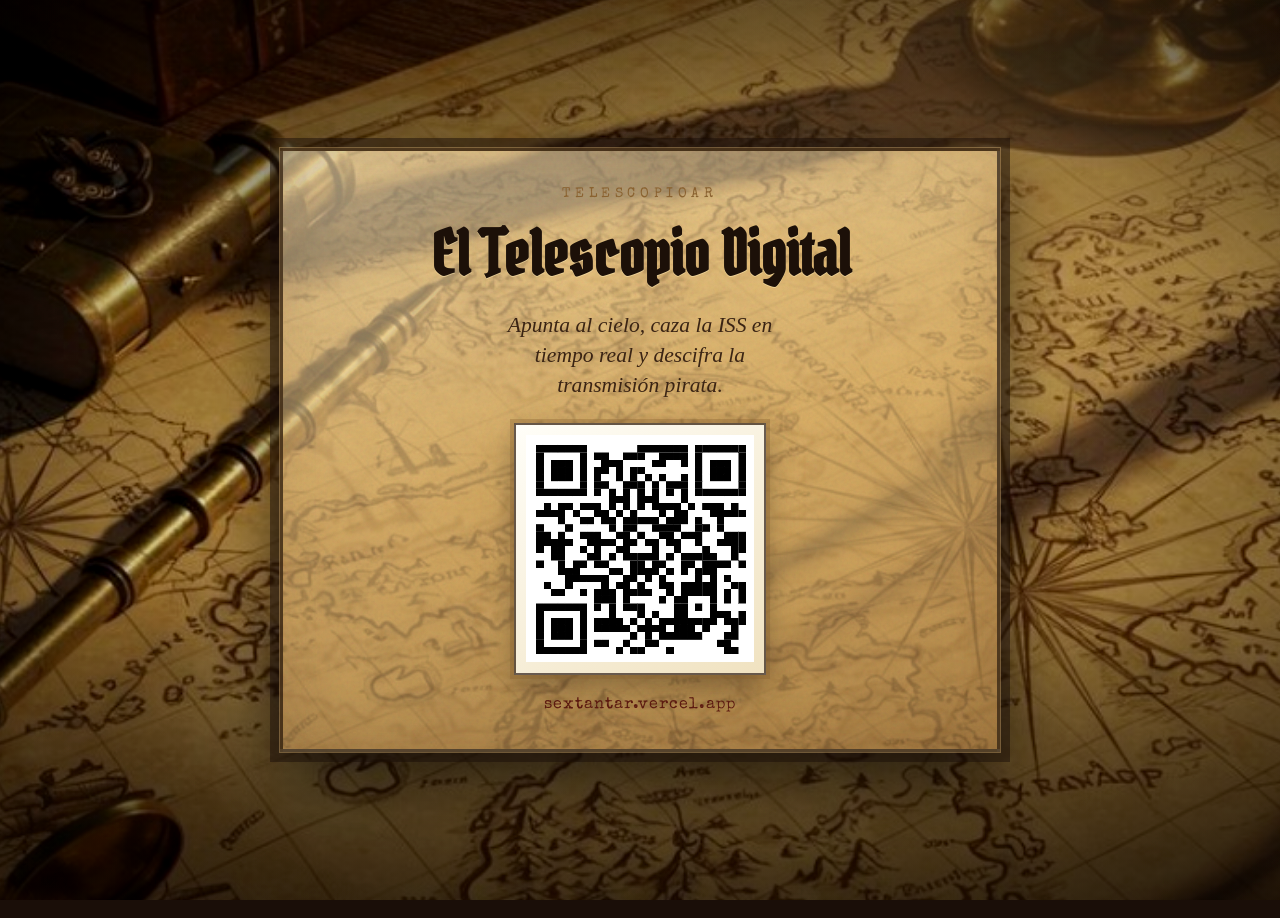
==== slide-qr.html @ d197cdb5 "more changes in the UI" ====
<!DOCTYPE html>
<html lang="es">
<head>
  <meta charset="UTF-8" />
  <meta name="viewport" content="width=device-width, initial-scale=1.0" />
  <title>El Telescopio Digital</title>
  <link rel="preconnect" href="https://fonts.googleapis.com" />
  <link rel="preconnect" href="https://fonts.gstatic.com" crossorigin />
  <link href="https://fonts.googleapis.com/css2?family=Pirata+One&family=IM+Fell+English:ital@0;1&family=Special+Elite&display=swap" rel="stylesheet" />
  <style>
    :root {
      --ink: #1c1008;
      --ink-soft: #3a2414;
      --brass-deep: #8a6230;
      --blood: #5c1a10;
      --wood: #1a0e08;
    }

    * { box-sizing: border-box; margin: 0; padding: 0; }

    html, body {
      width: 100%;
      height: 100%;
      overflow: hidden;
      background: var(--wood);
      font-family: 'IM Fell English', Georgia, serif;
      color: var(--ink);
    }

    .stage {
      position: relative;
      width: 100%;
      height: 100%;
      display: flex;
      align-items: center;
      justify-content: center;
      padding: clamp(1rem, 3vw, 2rem);
    }

    .stage-bg {
      position: absolute;
      inset: 0;
      background: url('assets/nautical-desk.png') center 42% / cover no-repeat;
      transform: scale(1.04);
      filter: saturate(1.05) contrast(1.05);
    }

    .stage-bg::after {
      content: '';
      position: absolute;
      inset: 0;
      background:
        radial-gradient(ellipse at 78% 18%, rgba(255, 200, 120, 0.22), transparent 32%),
        radial-gradient(ellipse at 50% 50%, transparent 30%, rgba(8, 4, 2, 0.6) 100%),
        linear-gradient(180deg, rgba(10, 6, 3, 0.4) 0%, transparent 30%, transparent 65%, rgba(8, 4, 2, 0.55) 100%);
    }

    .card {
      position: relative;
      z-index: 1;
      width: min(92vw, 720px);
      display: flex;
      flex-direction: column;
      align-items: center;
      text-align: center;
      gap: clamp(1rem, 2.5vh, 1.6rem);
      padding: clamp(1.6rem, 4vh, 2.8rem) clamp(1.4rem, 4vw, 2.6rem);
      background:
        linear-gradient(165deg, rgba(245, 230, 190, 0.84) 0%, rgba(220, 185, 120, 0.78) 50%, rgba(180, 140, 80, 0.76) 100%);
      border: 3px solid rgba(42, 24, 10, 0.75);
      box-shadow:
        0 0 0 1px rgba(201, 164, 106, 0.45),
        0 0 0 10px rgba(26, 14, 8, 0.5),
        0 24px 70px rgba(0, 0, 0, 0.75),
        inset 0 0 60px rgba(90, 50, 20, 0.15);
      backdrop-filter: blur(1.5px);
      overflow: hidden;
    }

    .card::before {
      content: '';
      position: absolute;
      inset: 0;
      pointer-events: none;
      opacity: 0.28;
      background: url('assets/nautical-desk.png') center 48% / 160% no-repeat;
      filter: sepia(0.35) contrast(1.1) brightness(1.15);
      mix-blend-mode: multiply;
    }

    .card::after {
      content: '';
      position: absolute;
      inset: 0;
      pointer-events: none;
      opacity: 0.12;
      background-image: url("data:image/svg+xml,%3Csvg viewBox='0 0 200 200' xmlns='http://www.w3.org/2000/svg'%3E%3Cfilter id='n'%3E%3CfeTurbulence type='fractalNoise' baseFrequency='0.85' numOctaves='3' stitchTiles='stitch'/%3E%3C/filter%3E%3Crect width='100%25' height='100%25' filter='url(%23n)'/%3E%3C/svg%3E");
      mix-blend-mode: multiply;
    }

    .card > * { position: relative; z-index: 1; }

    .label {
      font-family: 'Special Elite', monospace;
      font-size: clamp(0.7rem, 1.3vw, 0.9rem);
      letter-spacing: 0.32em;
      color: var(--brass-deep);
      text-transform: uppercase;
    }

    h1 {
      font-family: 'Pirata One', cursive;
      font-size: clamp(2.2rem, 6vw, 3.8rem);
      line-height: 1.05;
      color: var(--ink);
      text-shadow:
        0 1px 0 rgba(255, 235, 180, 0.55),
        0 0 28px rgba(255, 200, 120, 0.2);
    }

    .desc {
      max-width: 28ch;
      font-size: clamp(1.05rem, 2.2vw, 1.35rem);
      line-height: 1.4;
      color: var(--ink-soft);
      font-style: italic;
    }

    .qr-wrap {
      width: clamp(180px, 28vh, 260px);
      padding: 0.65rem;
      background: linear-gradient(145deg, #fffef8, #f0e2c0);
      border: 2px solid rgba(42, 24, 10, 0.7);
      box-shadow:
        0 0 0 4px rgba(138, 98, 48, 0.35),
        0 10px 28px rgba(0, 0, 0, 0.35),
        0 0 40px rgba(255, 200, 120, 0.15);
    }

    .qr-wrap img {
      width: 100%;
      height: auto;
      display: block;
      image-rendering: pixelated;
    }

    .url {
      font-family: 'Special Elite', monospace;
      font-size: clamp(0.8rem, 1.4vw, 1rem);
      letter-spacing: 0.06em;
      color: var(--blood);
    }

    @media (max-width: 520px) {
      body { overflow: auto; }
      .stage { height: auto; min-height: 100%; }
      .stage-bg { position: fixed; }
    }

    @media print {
      * { -webkit-print-color-adjust: exact; print-color-adjust: exact; }
    }
  </style>
</head>
<body>
  <div class="stage">
    <div class="stage-bg" aria-hidden="true"></div>

    <article class="card">
      <p class="label">TelescopioAR</p>
      <h1>El Telescopio Digital</h1>
      <p class="desc">
        Apunta al cielo, caza la ISS en tiempo real y descifra la transmisión pirata.
      </p>

      <figure class="qr-wrap">
        <img
          src="assets/qr-sextantar.jpeg"
          alt="QR hacia El Telescopio Digital"
          width="240"
          height="240"
        />
      </figure>

      <p class="url">sextantar.vercel.app</p>
    </article>
  </div>
</body>
</html>
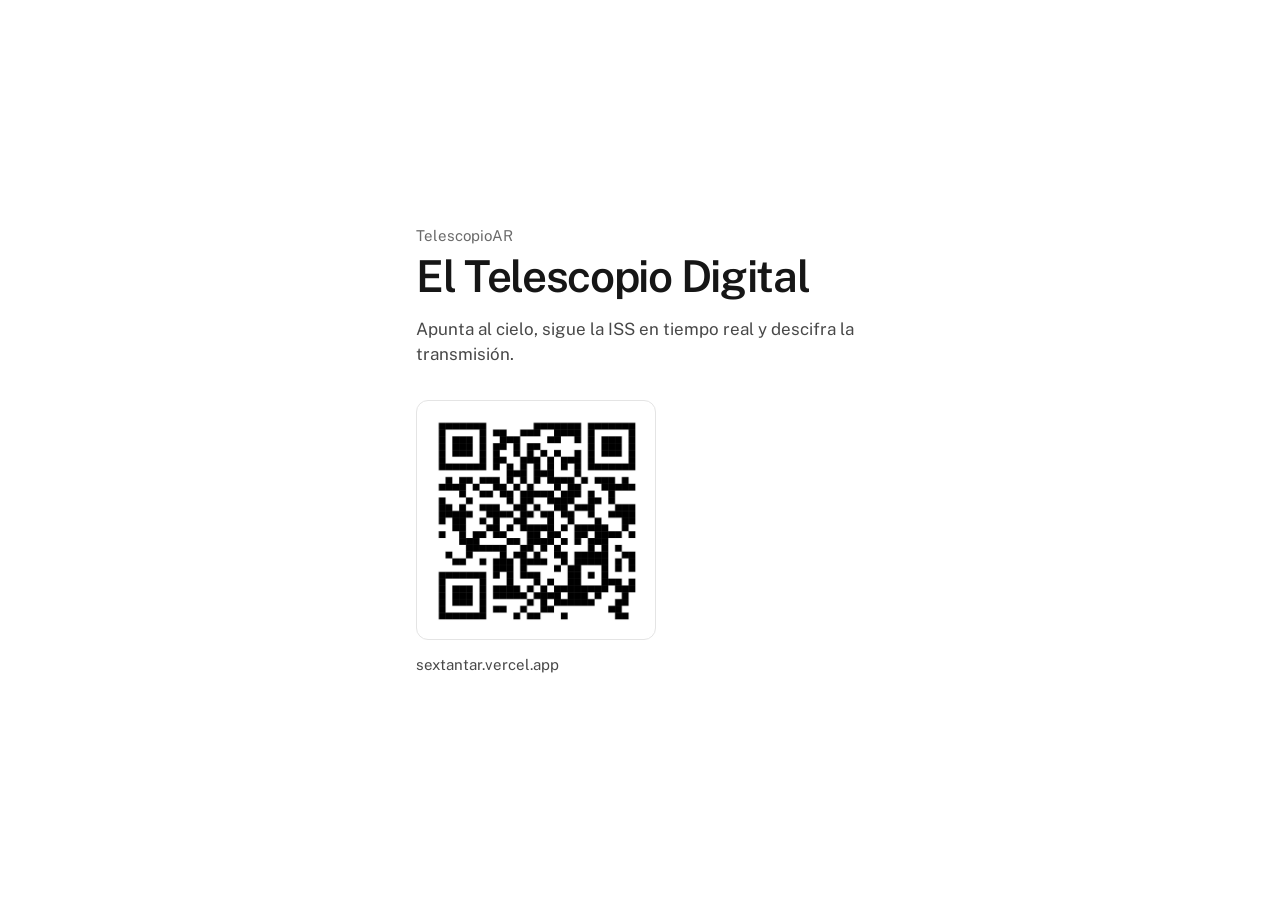
==== commit f797cab8: "Restyle the instrument UI as quiet light chrome. Replace the parchment, brass, and emoji treatment w" ====
--- a/slide-qr.html
+++ b/slide-qr.html
@@ -2,188 +2,105 @@
 <html lang="es">
 <head>
   <meta charset="UTF-8" />
-  <meta name="viewport" content="width=device-width, initial-scale=1.0" />
+  <meta name="viewport" content="width=device-width, initial-scale=1" />
   <title>El Telescopio Digital</title>
   <link rel="preconnect" href="https://fonts.googleapis.com" />
   <link rel="preconnect" href="https://fonts.gstatic.com" crossorigin />
-  <link href="https://fonts.googleapis.com/css2?family=Pirata+One&family=IM+Fell+English:ital@0;1&family=Special+Elite&display=swap" rel="stylesheet" />
+  <link href="https://fonts.googleapis.com/css2?family=Public+Sans:wght@400;500;600&display=swap" rel="stylesheet" />
   <style>
     :root {
-      --ink: #1c1008;
-      --ink-soft: #3a2414;
-      --brass-deep: #8a6230;
-      --blood: #5c1a10;
-      --wood: #1a0e08;
+      color-scheme: light;
+      --page: #FFFFFF;
+      --text: #161616;
+      --text-2: #484848;
+      --text-3: #6A6A6A;
+      --line: #E4E4E4;
+      --font: "Public Sans", system-ui, sans-serif;
     }
 
     * { box-sizing: border-box; margin: 0; padding: 0; }
 
     html, body {
-      width: 100%;
-      height: 100%;
-      overflow: hidden;
-      background: var(--wood);
-      font-family: 'IM Fell English', Georgia, serif;
-      color: var(--ink);
+      min-height: 100%;
+      background: var(--page);
+      color: var(--text);
+      font-family: var(--font);
     }
 
-    .stage {
-      position: relative;
-      width: 100%;
-      height: 100%;
+    main {
+      min-height: 100dvh;
       display: flex;
       align-items: center;
-      justify-content: center;
-      padding: clamp(1rem, 3vw, 2rem);
+      padding: 64px 24px;
     }
 
-    .stage-bg {
-      position: absolute;
-      inset: 0;
-      background: url('assets/nautical-desk.png') center 42% / cover no-repeat;
-      transform: scale(1.04);
-      filter: saturate(1.05) contrast(1.05);
+    .col {
+      width: min(28rem, 100%);
+      margin: 0 auto;
     }
 
-    .stage-bg::after {
-      content: '';
-      position: absolute;
-      inset: 0;
-      background:
-        radial-gradient(ellipse at 78% 18%, rgba(255, 200, 120, 0.22), transparent 32%),
-        radial-gradient(ellipse at 50% 50%, transparent 30%, rgba(8, 4, 2, 0.6) 100%),
-        linear-gradient(180deg, rgba(10, 6, 3, 0.4) 0%, transparent 30%, transparent 65%, rgba(8, 4, 2, 0.55) 100%);
-    }
-
-    .card {
-      position: relative;
-      z-index: 1;
-      width: min(92vw, 720px);
-      display: flex;
-      flex-direction: column;
-      align-items: center;
-      text-align: center;
-      gap: clamp(1rem, 2.5vh, 1.6rem);
-      padding: clamp(1.6rem, 4vh, 2.8rem) clamp(1.4rem, 4vw, 2.6rem);
-      background:
-        linear-gradient(165deg, rgba(245, 230, 190, 0.84) 0%, rgba(220, 185, 120, 0.78) 50%, rgba(180, 140, 80, 0.76) 100%);
-      border: 3px solid rgba(42, 24, 10, 0.75);
-      box-shadow:
-        0 0 0 1px rgba(201, 164, 106, 0.45),
-        0 0 0 10px rgba(26, 14, 8, 0.5),
-        0 24px 70px rgba(0, 0, 0, 0.75),
-        inset 0 0 60px rgba(90, 50, 20, 0.15);
-      backdrop-filter: blur(1.5px);
-      overflow: hidden;
-    }
-
-    .card::before {
-      content: '';
-      position: absolute;
-      inset: 0;
-      pointer-events: none;
-      opacity: 0.28;
-      background: url('assets/nautical-desk.png') center 48% / 160% no-repeat;
-      filter: sepia(0.35) contrast(1.1) brightness(1.15);
-      mix-blend-mode: multiply;
-    }
-
-    .card::after {
-      content: '';
-      position: absolute;
-      inset: 0;
-      pointer-events: none;
-      opacity: 0.12;
-      background-image: url("data:image/svg+xml,%3Csvg viewBox='0 0 200 200' xmlns='http://www.w3.org/2000/svg'%3E%3Cfilter id='n'%3E%3CfeTurbulence type='fractalNoise' baseFrequency='0.85' numOctaves='3' stitchTiles='stitch'/%3E%3C/filter%3E%3Crect width='100%25' height='100%25' filter='url(%23n)'/%3E%3C/svg%3E");
-      mix-blend-mode: multiply;
-    }
-
-    .card > * { position: relative; z-index: 1; }
-
-    .label {
-      font-family: 'Special Elite', monospace;
-      font-size: clamp(0.7rem, 1.3vw, 0.9rem);
-      letter-spacing: 0.32em;
-      color: var(--brass-deep);
-      text-transform: uppercase;
+    p.label {
+      font-size: 0.9375rem;
+      color: var(--text-3);
     }
 
     h1 {
-      font-family: 'Pirata One', cursive;
-      font-size: clamp(2.2rem, 6vw, 3.8rem);
-      line-height: 1.05;
-      color: var(--ink);
-      text-shadow:
-        0 1px 0 rgba(255, 235, 180, 0.55),
-        0 0 28px rgba(255, 200, 120, 0.2);
+      margin-top: 8px;
+      font-size: clamp(2rem, 6vw, 2.75rem);
+      font-weight: 600;
+      letter-spacing: -0.03em;
+      line-height: 1.1;
+      text-wrap: balance;
     }
 
     .desc {
-      max-width: 28ch;
-      font-size: clamp(1.05rem, 2.2vw, 1.35rem);
-      line-height: 1.4;
-      color: var(--ink-soft);
-      font-style: italic;
+      margin-top: 16px;
+      max-width: 34em;
+      font-size: 1.0625rem;
+      line-height: 1.5;
+      color: var(--text-2);
     }
 
     .qr-wrap {
-      width: clamp(180px, 28vh, 260px);
-      padding: 0.65rem;
-      background: linear-gradient(145deg, #fffef8, #f0e2c0);
-      border: 2px solid rgba(42, 24, 10, 0.7);
-      box-shadow:
-        0 0 0 4px rgba(138, 98, 48, 0.35),
-        0 10px 28px rgba(0, 0, 0, 0.35),
-        0 0 40px rgba(255, 200, 120, 0.15);
+      margin-top: 32px;
+      width: min(240px, 70vw);
+      padding: 12px;
+      border: 1px solid var(--line);
+      border-radius: 12px;
+      background: var(--page);
     }
 
     .qr-wrap img {
+      display: block;
       width: 100%;
       height: auto;
-      display: block;
-      image-rendering: pixelated;
     }
 
     .url {
-      font-family: 'Special Elite', monospace;
-      font-size: clamp(0.8rem, 1.4vw, 1rem);
-      letter-spacing: 0.06em;
-      color: var(--blood);
-    }
-
-    @media (max-width: 520px) {
-      body { overflow: auto; }
-      .stage { height: auto; min-height: 100%; }
-      .stage-bg { position: fixed; }
-    }
-
-    @media print {
-      * { -webkit-print-color-adjust: exact; print-color-adjust: exact; }
+      margin-top: 16px;
+      font-size: 0.9375rem;
+      color: var(--text-2);
     }
   </style>
 </head>
 <body>
-  <div class="stage">
-    <div class="stage-bg" aria-hidden="true"></div>
-
-    <article class="card">
+  <main>
+    <div class="col">
       <p class="label">TelescopioAR</p>
       <h1>El Telescopio Digital</h1>
       <p class="desc">
-        Apunta al cielo, caza la ISS en tiempo real y descifra la transmisión pirata.
+        Apunta al cielo, sigue la ISS en tiempo real y descifra la transmisión.
       </p>
-
       <figure class="qr-wrap">
         <img
           src="assets/qr-sextantar.jpeg"
-          alt="QR hacia El Telescopio Digital"
+          alt="Código QR hacia El Telescopio Digital"
           width="240"
           height="240"
         />
       </figure>
-
       <p class="url">sextantar.vercel.app</p>
-    </article>
-  </div>
+    </div>
+  </main>
 </body>
 </html>
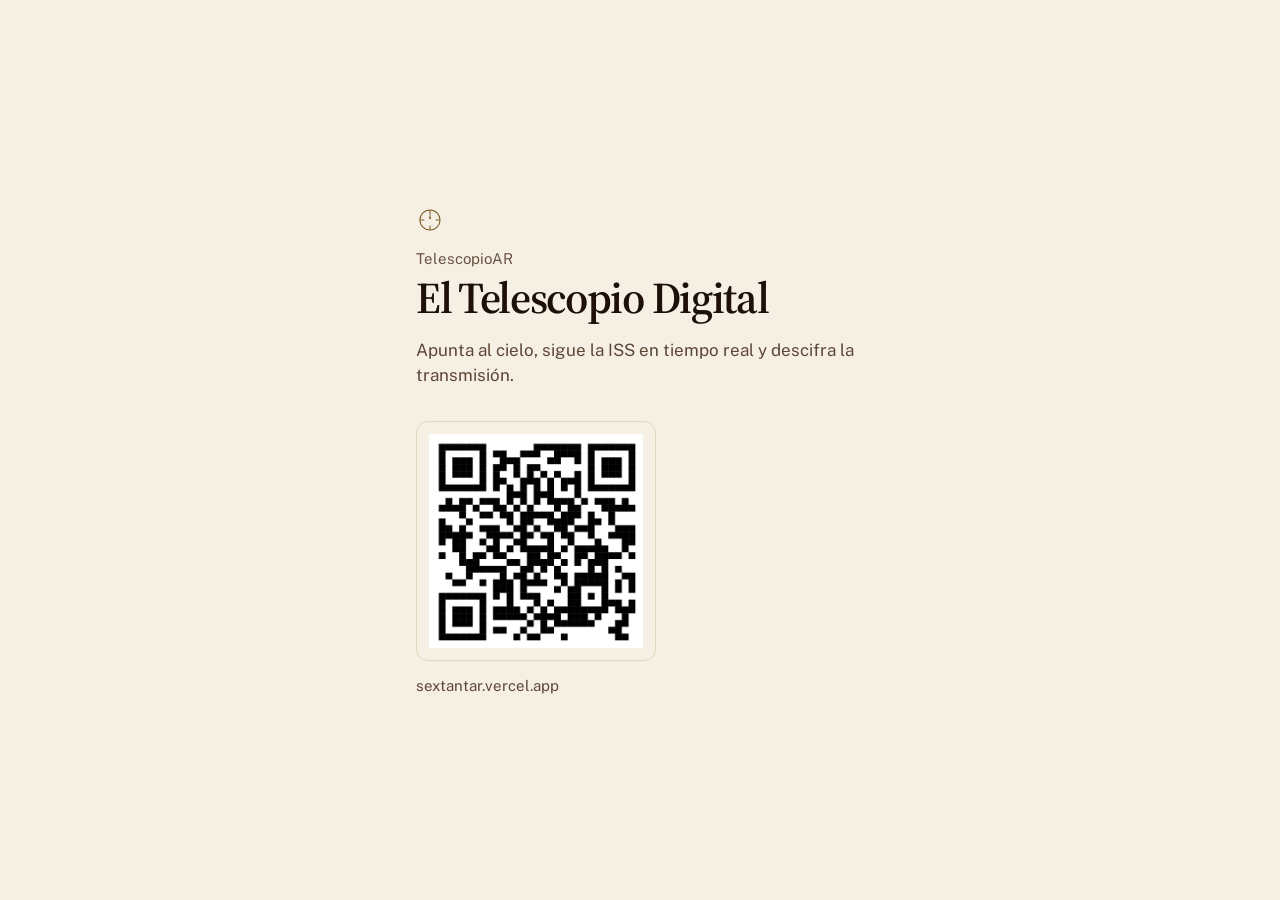
==== commit c516be77: "Restyle the chrome in parchment, ink, and brass. Keep the quiet layout and put the original brown pa" ====
--- a/slide-qr.html
+++ b/slide-qr.html
@@ -6,16 +6,18 @@
   <title>El Telescopio Digital</title>
   <link rel="preconnect" href="https://fonts.googleapis.com" />
   <link rel="preconnect" href="https://fonts.gstatic.com" crossorigin />
-  <link href="https://fonts.googleapis.com/css2?family=Public+Sans:wght@400;500;600&display=swap" rel="stylesheet" />
+  <link href="https://fonts.googleapis.com/css2?family=Public+Sans:wght@400;500;600&family=Source+Serif+4:opsz,wght@8..60,600&display=swap" rel="stylesheet" />
   <style>
     :root {
       color-scheme: light;
-      --page: #FFFFFF;
-      --text: #161616;
-      --text-2: #484848;
-      --text-3: #6A6A6A;
-      --line: #E4E4E4;
+      --page: #F6F0E4;
+      --text: #1C1008;
+      --text-2: #5C4636;
+      --text-3: #6A5344;
+      --line: #E4D5BC;
+      --brass: #7A5B24;
       --font: "Public Sans", system-ui, sans-serif;
+      --display: "Source Serif 4", Georgia, serif;
     }
 
     * { box-sizing: border-box; margin: 0; padding: 0; }
@@ -44,12 +46,21 @@
       color: var(--text-3);
     }
 
+    .mark {
+      width: 28px;
+      height: 28px;
+      margin-bottom: 16px;
+      color: var(--brass);
+      display: block;
+    }
+
     h1 {
       margin-top: 8px;
+      font-family: var(--display);
       font-size: clamp(2rem, 6vw, 2.75rem);
       font-weight: 600;
       letter-spacing: -0.03em;
-      line-height: 1.1;
+      line-height: 1.05;
       text-wrap: balance;
     }
 
@@ -86,6 +97,11 @@
 <body>
   <main>
     <div class="col">
+      <svg class="mark" viewBox="0 0 32 32" aria-hidden="true">
+        <circle cx="16" cy="16" r="11.5" fill="none" stroke="currentColor" stroke-width="1.2"/>
+        <path d="M16 4.5v5M16 22.5v5M4.5 16h5M22.5 16h5" fill="none" stroke="currentColor" stroke-width="1.2"/>
+        <path d="M16 8.2 17.15 14.8h-2.3z" fill="currentColor"/>
+      </svg>
       <p class="label">TelescopioAR</p>
       <h1>El Telescopio Digital</h1>
       <p class="desc">
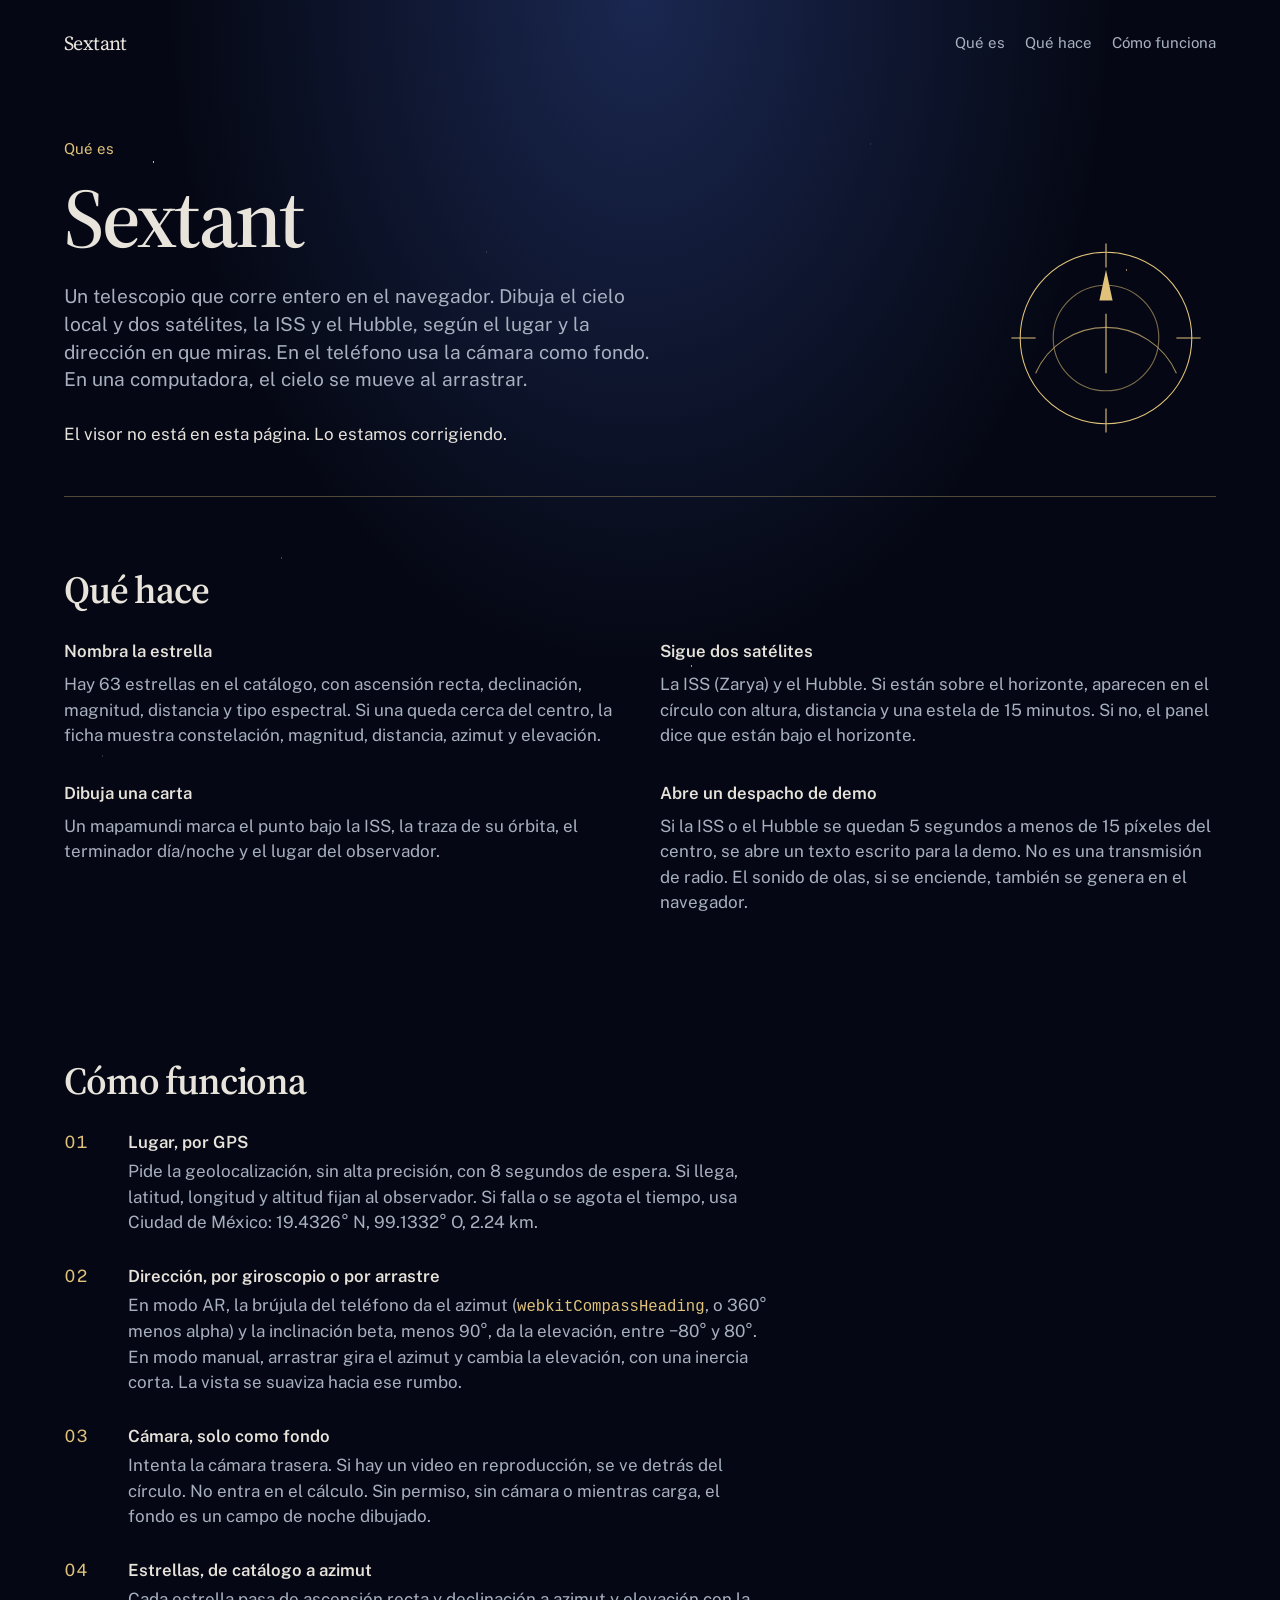
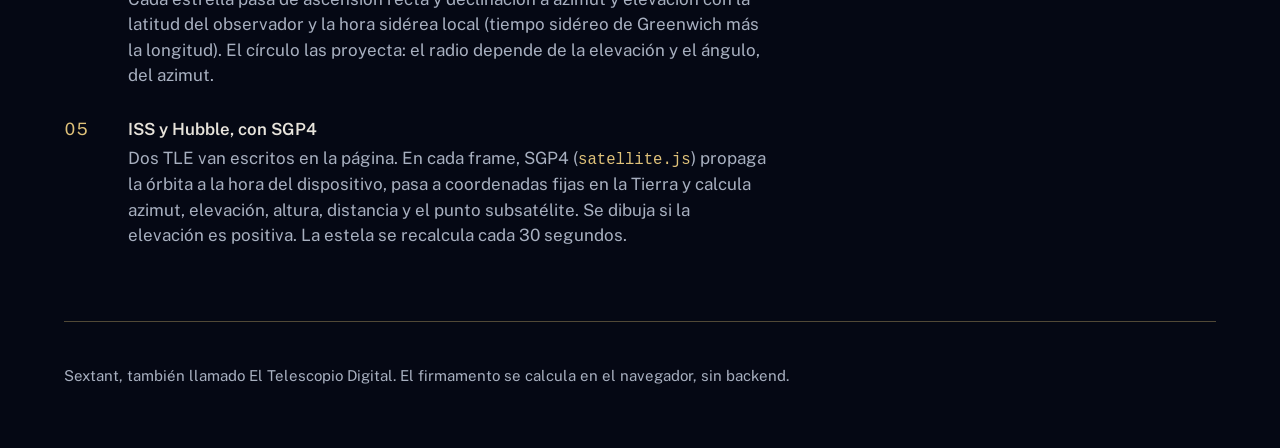
==== commit 972471a5: "Serve only an informative landing while the visor is off. The sky instrument stays in the repo and r" ====
--- a/slide-qr.html
+++ b/slide-qr.html
@@ -1,6 +1,14 @@
 <!DOCTYPE html>
-<html lang="es">
+<html lang="es" hidden>
 <head>
+  <script src="js/config.js"></script>
+  <script>
+    if (window.SEXTANT && window.SEXTANT.visor === true) {
+      document.documentElement.hidden = false;
+    } else {
+      location.replace('/');
+    }
+  </script>
   <meta charset="UTF-8" />
   <meta name="viewport" content="width=device-width, initial-scale=1" />
   <title>El Telescopio Digital</title>
